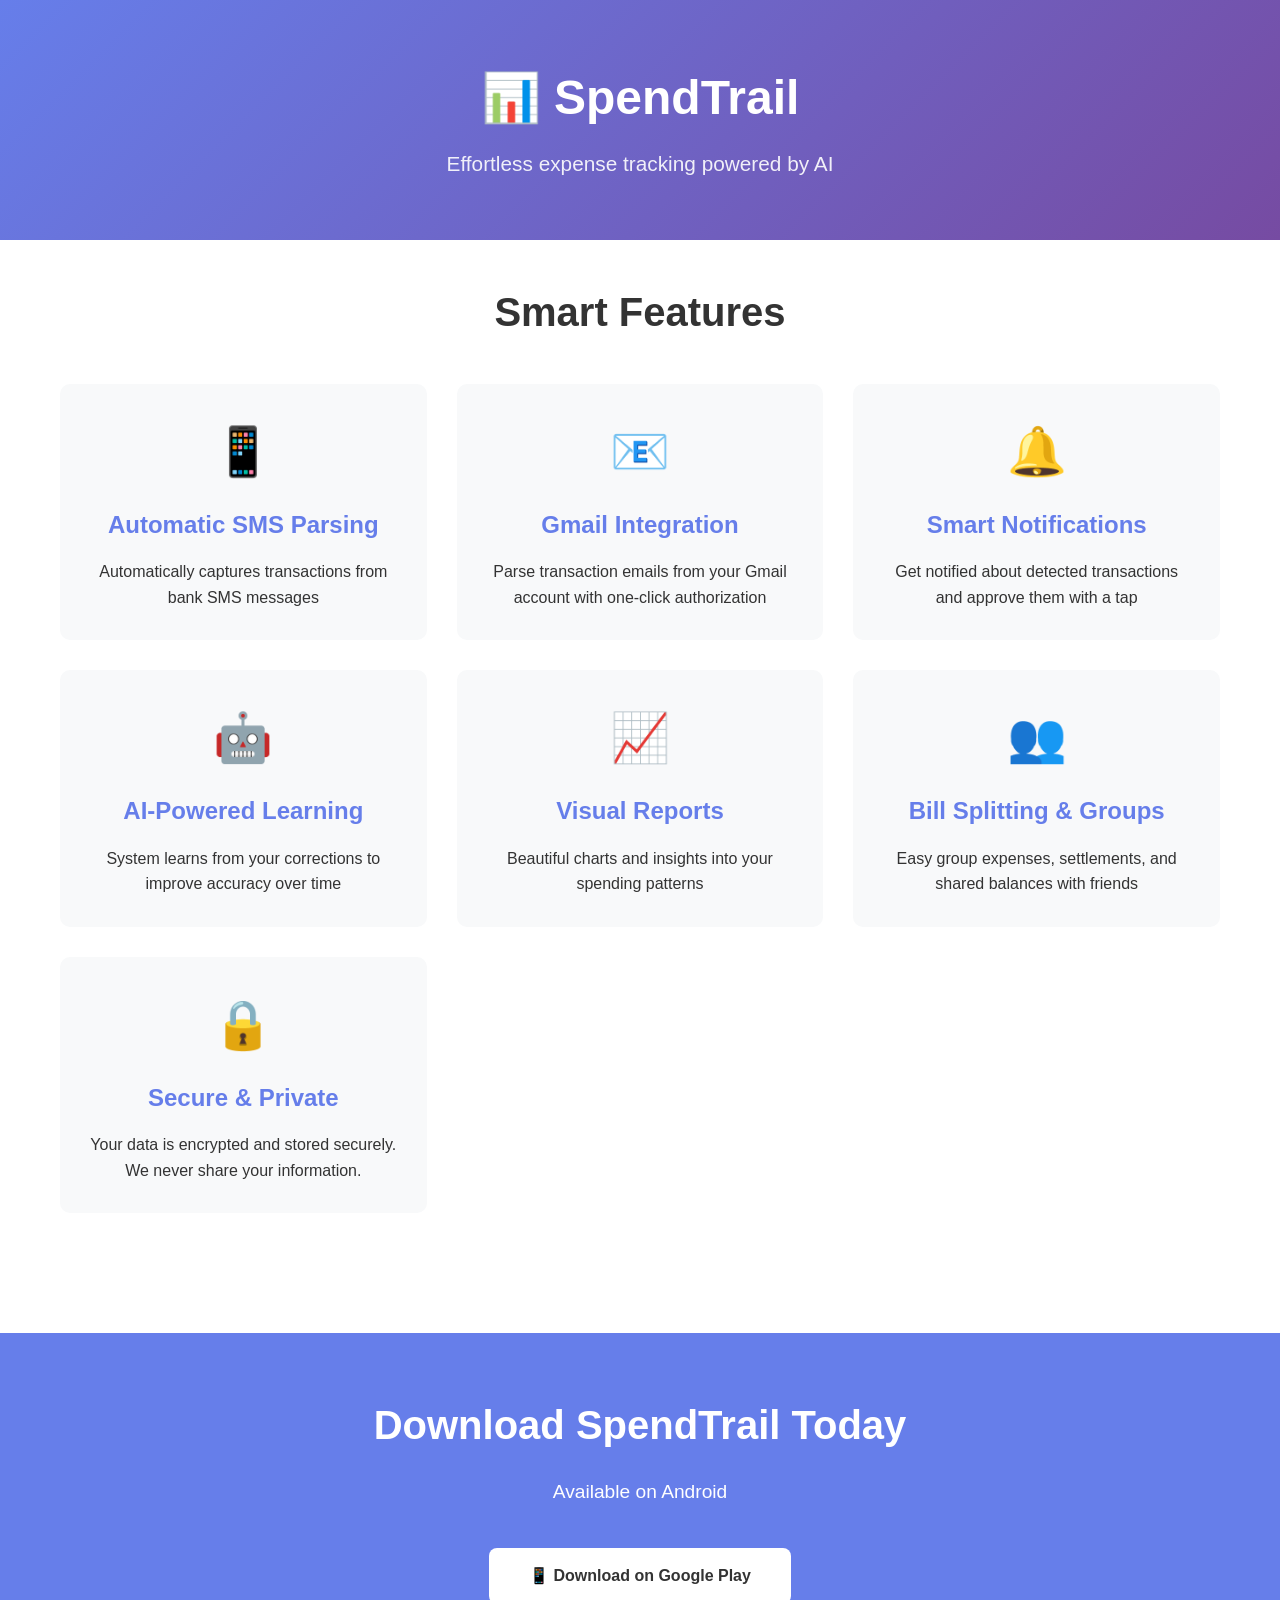
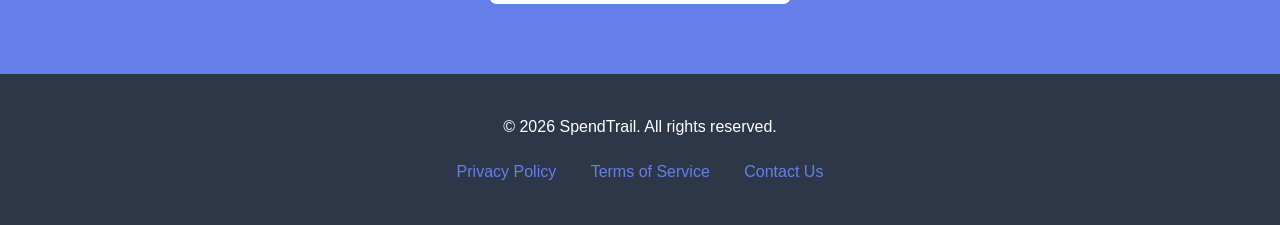
==== index.html @ 07638877 "feat: Implement Android deep linking and introduce a 'join' page for bill splitting and groups." ====
<!DOCTYPE html>
<html lang="en">

<head>
    <meta charset="UTF-8">
    <meta name="viewport" content="width=device-width, initial-scale=1.0">

    <!-- Primary Meta Tags -->
    <title>SpendTrail - Smart Expense Tracking App | Automatic Transaction Detection</title>
    <meta name="title" content="SpendTrail - Smart Expense Tracking App | Automatic Transaction Detection">
    <meta name="description"
        content="Effortless expense tracking powered by AI. Automatically capture transactions from SMS and Gmail, get smart notifications, and visualize your spending with beautiful reports.">
    <meta name="keywords"
        content="expense tracking, budget app, spending tracker, money management, transaction parser, SMS banking, Gmail integration, personal finance, AI expense tracker">
    <meta name="author" content="SpendTrail">
    <meta name="robots" content="index, follow">
    <meta name="language" content="English">
    <link rel="canonical" href="https://spendtrail.app">

    <!-- Open Graph / Facebook -->
    <meta property="og:type" content="website">
    <meta property="og:url" content="https://spendtrail.app/">
    <meta property="og:title" content="SpendTrail - Smart Expense Tracking App">
    <meta property="og:description"
        content="Effortless expense tracking powered by AI. Automatically capture transactions from SMS and Gmail.">
    <meta property="og:image" content="https://spendtrail.app/icon-512.png">
    <meta property="og:site_name" content="SpendTrail">

    <!-- Twitter -->
    <meta property="twitter:card" content="summary_large_image">
    <meta property="twitter:url" content="https://spendtrail.app/">
    <meta property="twitter:title" content="SpendTrail - Smart Expense Tracking App">
    <meta property="twitter:description"
        content="Effortless expense tracking powered by AI. Automatically capture transactions from SMS and Gmail.">
    <meta property="twitter:image" content="https://spendtrail.app/icon-512.png">

    <!-- Favicon -->
    <link rel="icon" type="image/png" href="favicon.png">
    <link rel="apple-touch-icon" href="icon-512.png">
    <link rel="manifest" href="manifest.json">
    <meta name="theme-color" content="#667eea">

    <!-- Structured Data -->
    <script type="application/ld+json">
    {
      "@context": "https://schema.org",
      "@type": "SoftwareApplication",
      "name": "SpendTrail",
      "applicationCategory": "FinanceApplication",
      "operatingSystem": "Android",
      "offers": {
        "@type": "Offer",
        "price": "0",
        "priceCurrency": "USD"
      },
      "description": "Smart expense tracking app with automatic transaction detection from SMS and Gmail",
      "aggregateRating": {
        "@type": "AggregateRating",
        "ratingValue": "4.8",
        "ratingCount": "1"
      },
      "screenshot": "https://spendtrail.app/icon-512.png"
    }
    </script>

    <style>
        * {
            margin: 0;
            padding: 0;
            box-sizing: border-box;
        }

        body {
            font-family: -apple-system, BlinkMacSystemFont, 'Segoe UI', Roboto, Oxygen, Ubuntu, Cantarell, sans-serif;
            line-height: 1.6;
            color: #333;
        }

        .header {
            background: linear-gradient(135deg, #667eea 0%, #764ba2 100%);
            color: white;
            padding: 60px 20px;
            text-align: center;
        }

        .header h1 {
            font-size: 3em;
            margin-bottom: 10px;
        }

        .header p {
            font-size: 1.3em;
            opacity: 0.9;
        }

        .container {
            max-width: 1200px;
            margin: 0 auto;
            padding: 40px 20px;
        }

        .features {
            display: grid;
            grid-template-columns: repeat(auto-fit, minmax(300px, 1fr));
            gap: 30px;
            margin: 40px 0;
        }

        .feature {
            background: #f8f9fa;
            padding: 30px;
            border-radius: 10px;
            text-align: center;
        }

        .feature h3 {
            color: #667eea;
            margin-bottom: 15px;
            font-size: 1.5em;
        }

        .cta {
            background: #667eea;
            color: white;
            padding: 60px 20px;
            text-align: center;
            margin-top: 40px;
        }

        .cta h2 {
            font-size: 2.5em;
            margin-bottom: 20px;
        }

        .cta p {
            font-size: 1.2em;
            margin-bottom: 30px;
        }

        .download-badge {
            display: inline-block;
            background: white;
            color: #333;
            padding: 15px 40px;
            border-radius: 8px;
            text-decoration: none;
            font-weight: bold;
            margin: 10px;
            transition: transform 0.2s;
        }

        .download-badge:hover {
            transform: translateY(-3px);
        }

        .footer {
            background: #2d3748;
            color: white;
            padding: 40px 20px;
            text-align: center;
        }

        .footer a {
            color: #667eea;
            text-decoration: none;
            margin: 0 15px;
        }

        .footer a:hover {
            text-decoration: underline;
        }

        .icon {
            font-size: 3em;
            margin-bottom: 15px;
        }
    </style>
</head>

<body>
    <div class="header">
        <h1>📊 SpendTrail</h1>
        <p>Effortless expense tracking powered by AI</p>
    </div>

    <div class="container">
        <h2 style="text-align: center; margin-bottom: 40px; font-size: 2.5em;">Smart Features</h2>

        <div class="features">
            <div class="feature">
                <div class="icon">📱</div>
                <h3>Automatic SMS Parsing</h3>
                <p>Automatically captures transactions from bank SMS messages</p>
            </div>

            <div class="feature">
                <div class="icon">📧</div>
                <h3>Gmail Integration</h3>
                <p>Parse transaction emails from your Gmail account with one-click authorization</p>
            </div>

            <div class="feature">
                <div class="icon">🔔</div>
                <h3>Smart Notifications</h3>
                <p>Get notified about detected transactions and approve them with a tap</p>
            </div>

            <div class="feature">
                <div class="icon">🤖</div>
                <h3>AI-Powered Learning</h3>
                <p>System learns from your corrections to improve accuracy over time</p>
            </div>

            <div class="feature">
                <div class="icon">📈</div>
                <h3>Visual Reports</h3>
                <p>Beautiful charts and insights into your spending patterns</p>
            </div>

            <div class="feature">
                <div class="icon">👥</div>
                <h3>Bill Splitting & Groups</h3>
                <p>Easy group expenses, settlements, and shared balances with friends</p>
            </div>

            <div class="feature">
                <div class="icon">🔒</div>
                <h3>Secure & Private</h3>
                <p>Your data is encrypted and stored securely. We never share your information.</p>
            </div>
        </div>
    </div>

    <div class="cta">
        <h2>Download SpendTrail Today</h2>
        <p>Available on Android</p>
        <a href="#" class="download-badge">📱 Download on Google Play</a>
    </div>

    <div class="footer">
        <p>&copy; 2026 SpendTrail. All rights reserved.</p>
        <div style="margin-top: 20px;">
            <a href="privacy.html">Privacy Policy</a>
            <a href="terms.html">Terms of Service</a>
            <a href="mailto:support@spendtrail.app">Contact Us</a>
        </div>
    </div>
</body>

</html>
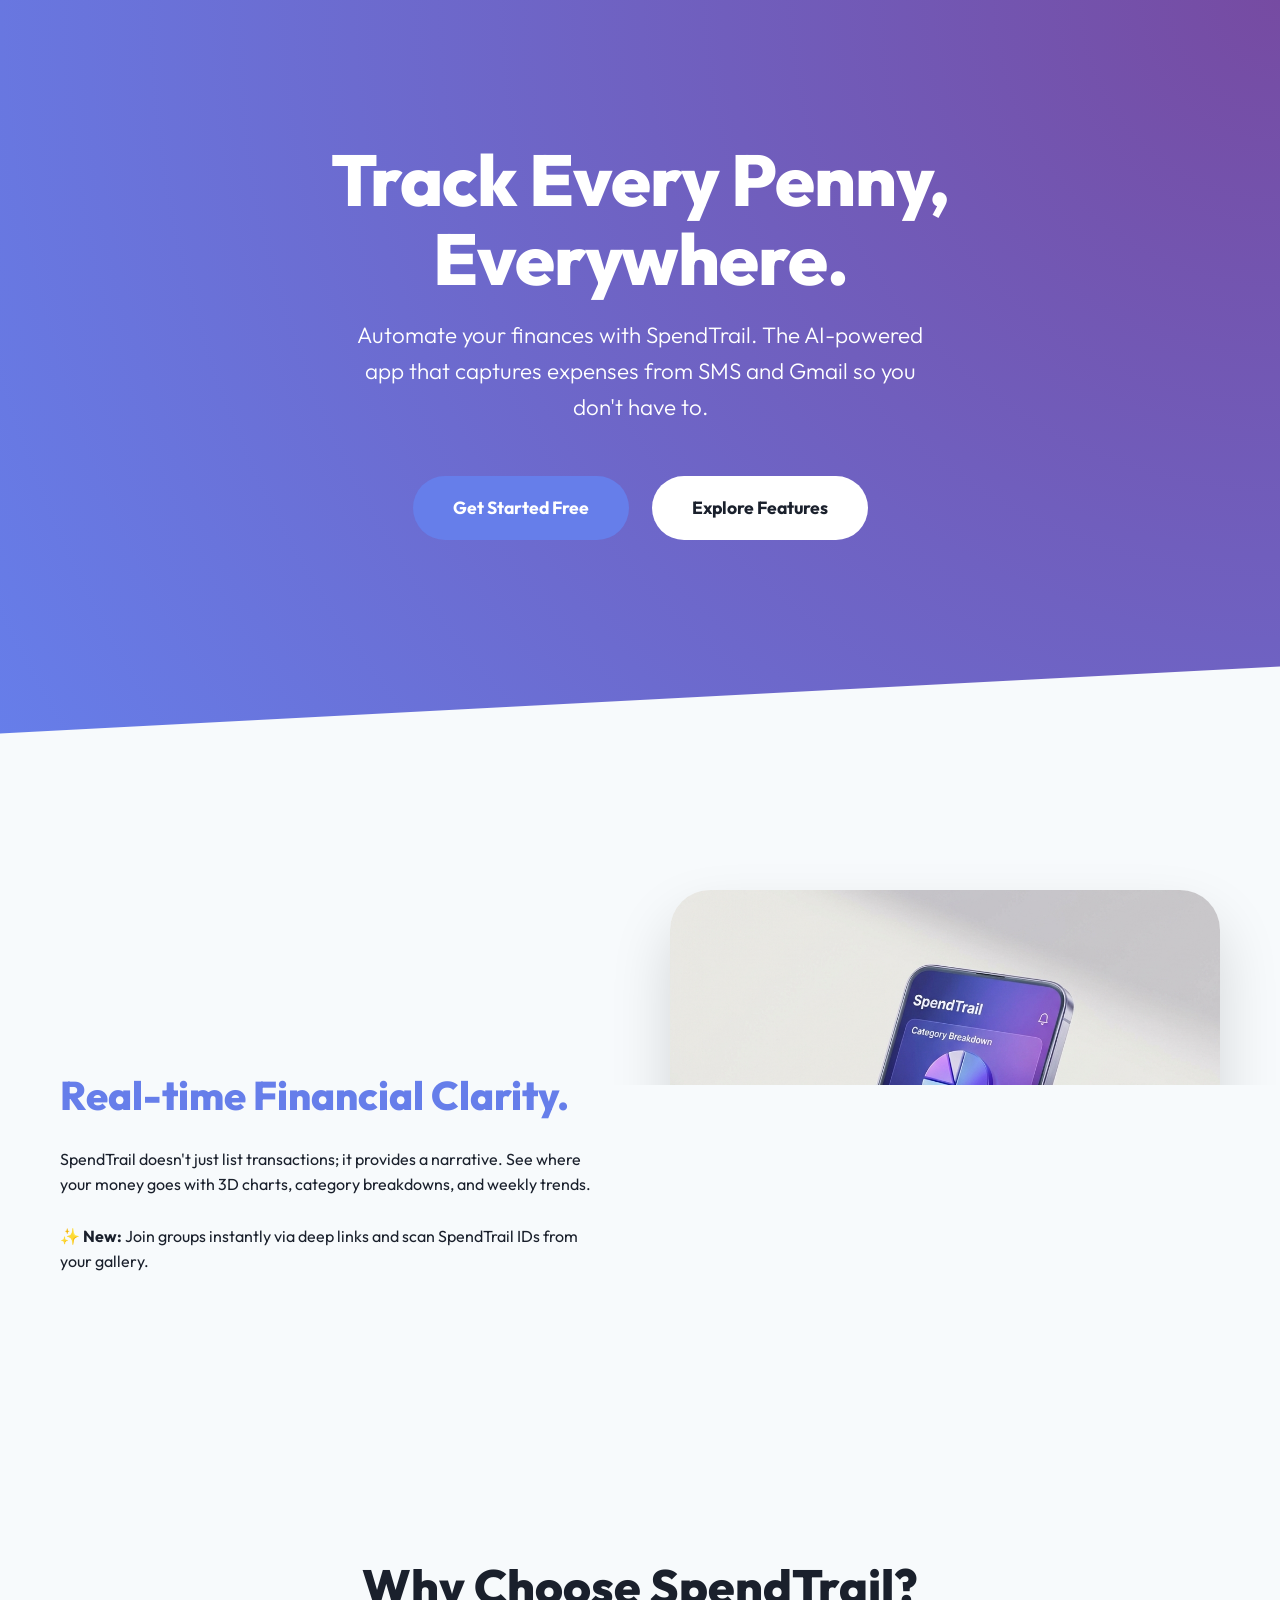
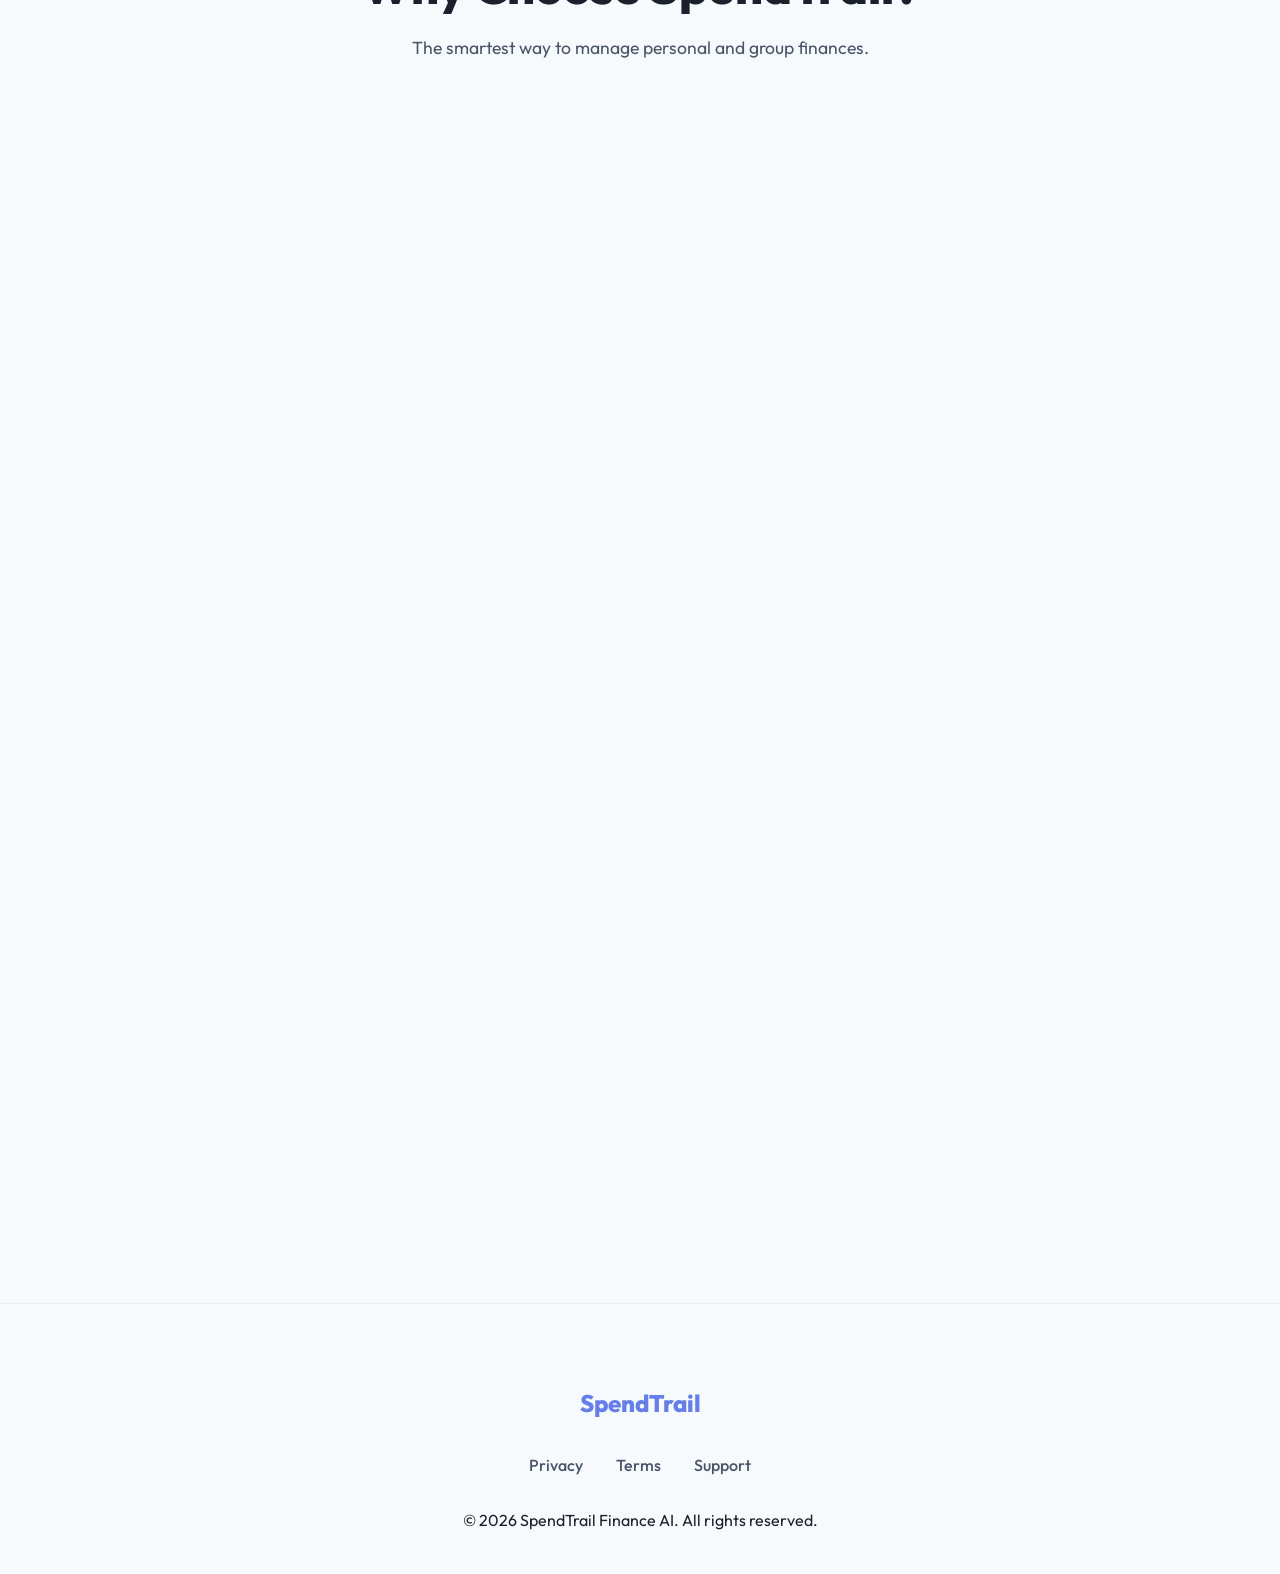
==== commit 34499af3: "feat: Redesign landing page with new hero, mockup, and features sections, externalizing styles to `s" ====
--- a/index.html
+++ b/index.html
@@ -6,16 +6,12 @@
     <meta name="viewport" content="width=device-width, initial-scale=1.0">
 
     <!-- Primary Meta Tags -->
-    <title>SpendTrail - Smart Expense Tracking App | Automatic Transaction Detection</title>
+    <title>SpendTrail - AI-Powered Smart Expense Tracking App</title>
     <meta name="title" content="SpendTrail - Smart Expense Tracking App | Automatic Transaction Detection">
     <meta name="description"
-        content="Effortless expense tracking powered by AI. Automatically capture transactions from SMS and Gmail, get smart notifications, and visualize your spending with beautiful reports.">
+        content="Effortless expense tracking powered by AI. Automatically capture transactions from SMS and Gmail, split bills with friends, and visualize your spending with premium insights.">
     <meta name="keywords"
-        content="expense tracking, budget app, spending tracker, money management, transaction parser, SMS banking, Gmail integration, personal finance, AI expense tracker">
-    <meta name="author" content="SpendTrail">
-    <meta name="robots" content="index, follow">
-    <meta name="language" content="English">
-    <link rel="canonical" href="https://spendtrail.app">
+        content="expense tracking, group expense, splitwise alternative, money manager, SMS banking, Gmail finance integration, spendtrail app">
 
     <!-- Open Graph / Facebook -->
     <meta property="og:type" content="website">
@@ -24,19 +20,10 @@
     <meta property="og:description"
         content="Effortless expense tracking powered by AI. Automatically capture transactions from SMS and Gmail.">
     <meta property="og:image" content="https://spendtrail.app/icon-512.png">
-    <meta property="og:site_name" content="SpendTrail">
-
-    <!-- Twitter -->
-    <meta property="twitter:card" content="summary_large_image">
-    <meta property="twitter:url" content="https://spendtrail.app/">
-    <meta property="twitter:title" content="SpendTrail - Smart Expense Tracking App">
-    <meta property="twitter:description"
-        content="Effortless expense tracking powered by AI. Automatically capture transactions from SMS and Gmail.">
-    <meta property="twitter:image" content="https://spendtrail.app/icon-512.png">
 
     <!-- Favicon -->
     <link rel="icon" type="image/png" href="favicon.png">
-    <link rel="apple-touch-icon" href="icon-512.png">
+    <link rel="stylesheet" href="style.css">
     <link rel="manifest" href="manifest.json">
     <meta name="theme-color" content="#667eea">
 
@@ -52,199 +39,125 @@
         "@type": "Offer",
         "price": "0",
         "priceCurrency": "USD"
-      },
-      "description": "Smart expense tracking app with automatic transaction detection from SMS and Gmail",
-      "aggregateRating": {
-        "@type": "AggregateRating",
-        "ratingValue": "4.8",
-        "ratingCount": "1"
-      },
-      "screenshot": "https://spendtrail.app/icon-512.png"
+      }
     }
     </script>
-
-    <style>
-        * {
-            margin: 0;
-            padding: 0;
-            box-sizing: border-box;
-        }
-
-        body {
-            font-family: -apple-system, BlinkMacSystemFont, 'Segoe UI', Roboto, Oxygen, Ubuntu, Cantarell, sans-serif;
-            line-height: 1.6;
-            color: #333;
-        }
-
-        .header {
-            background: linear-gradient(135deg, #667eea 0%, #764ba2 100%);
-            color: white;
-            padding: 60px 20px;
-            text-align: center;
-        }
-
-        .header h1 {
-            font-size: 3em;
-            margin-bottom: 10px;
-        }
-
-        .header p {
-            font-size: 1.3em;
-            opacity: 0.9;
-        }
-
-        .container {
-            max-width: 1200px;
-            margin: 0 auto;
-            padding: 40px 20px;
-        }
-
-        .features {
-            display: grid;
-            grid-template-columns: repeat(auto-fit, minmax(300px, 1fr));
-            gap: 30px;
-            margin: 40px 0;
-        }
-
-        .feature {
-            background: #f8f9fa;
-            padding: 30px;
-            border-radius: 10px;
-            text-align: center;
-        }
-
-        .feature h3 {
-            color: #667eea;
-            margin-bottom: 15px;
-            font-size: 1.5em;
-        }
-
-        .cta {
-            background: #667eea;
-            color: white;
-            padding: 60px 20px;
-            text-align: center;
-            margin-top: 40px;
-        }
-
-        .cta h2 {
-            font-size: 2.5em;
-            margin-bottom: 20px;
-        }
-
-        .cta p {
-            font-size: 1.2em;
-            margin-bottom: 30px;
-        }
-
-        .download-badge {
-            display: inline-block;
-            background: white;
-            color: #333;
-            padding: 15px 40px;
-            border-radius: 8px;
-            text-decoration: none;
-            font-weight: bold;
-            margin: 10px;
-            transition: transform 0.2s;
-        }
-
-        .download-badge:hover {
-            transform: translateY(-3px);
-        }
-
-        .footer {
-            background: #2d3748;
-            color: white;
-            padding: 40px 20px;
-            text-align: center;
-        }
-
-        .footer a {
-            color: #667eea;
-            text-decoration: none;
-            margin: 0 15px;
-        }
-
-        .footer a:hover {
-            text-decoration: underline;
-        }
-
-        .icon {
-            font-size: 3em;
-            margin-bottom: 15px;
-        }
-    </style>
 </head>
 
 <body>
-    <div class="header">
-        <h1>📊 SpendTrail</h1>
-        <p>Effortless expense tracking powered by AI</p>
+    <!-- Hero Section -->
+    <section class="hero">
+        <div class="container">
+            <h1 class="animate">Track Every Penny,<br>Everywhere.</h1>
+            <p class="animate">Automate your finances with SpendTrail. The AI-powered app that captures expenses from
+                SMS and Gmail so you don't have to.</p>
+            <div class="animate">
+                <a href="#download" class="btn">Get Started Free</a>
+                <a href="#features" class="btn btn-white">Explore Features</a>
+            </div>
+        </div>
+    </section>
+
+    <div class="container">
+        <!-- Main Stats / Mockup Section -->
+        <section class="mockup-section">
+            <div class="mockup-content animate">
+                <h2 style="color: var(--primary);">Real-time Financial Clarity.</h2>
+                <p>SpendTrail doesn't just list transactions; it provides a narrative. See where your money goes with 3D
+                    charts, category breakdowns, and weekly trends.</p>
+                <br>
+                <p>✨ <strong>New:</strong> Join groups instantly via deep links and scan SpendTrail IDs from your
+                    gallery.</p>
+            </div>
+            <div class="mockup-image animate">
+                <img src="spendtrail_app_mockup_feature.png" alt="SpendTrail App Dashboard">
+            </div>
+        </section>
+
+        <!-- Features Grid -->
+        <section id="features">
+            <div class="section-title">
+                <h2>Why Choose SpendTrail?</h2>
+                <p>The smartest way to manage personal and group finances.</p>
+            </div>
+
+            <div class="features">
+                <div class="feature-card">
+                    <span class="feature-icon">🤖</span>
+                    <h3>Auto-Magic Capture</h3>
+                    <p>No more manual entry. Our AI detects banking SMS and Gmail receipts to log transactions
+                        instantly.</p>
+                </div>
+
+                <div class="feature-card">
+                    <span class="feature-icon">👥</span>
+                    <h3>Bill Splitting v2.0</h3>
+                    <p>Create groups for trips, rent, or dinner. Settle balances easily with friends. Now with
+                        <strong>QR Scan from Gallery</strong> support.
+                    </p>
+                </div>
+
+                <div class="feature-card">
+                    <span class="feature-icon">📊</span>
+                    <h3>Premium Insights</h3>
+                    <p>Understand your spending behavior with beautiful 3D charts and automated weekly reports.</p>
+                </div>
+
+                <div class="feature-card">
+                    <span class="feature-icon">🔒</span>
+                    <h3>Bank-Grade Security</h3>
+                    <p>Your data is yours. End-to-end encryption and secure storage ensure your financial privacy is
+                        never compromised.</p>
+                </div>
+
+                <div class="feature-card">
+                    <span class="feature-icon">📍</span>
+                    <h3>Location Intelligence</h3>
+                    <p>Automatically geotag your spends. See exactly where you spent your money on an interactive map.
+                    </p>
+                </div>
+
+                <div class="feature-card">
+                    <span class="feature-icon">🔗</span>
+                    <h3>Instant Join Links</h3>
+                    <p>Share a simple link to invite friends to a group. One tap opens the app and joins them
+                        automatically.</p>
+                </div>
+            </div>
+        </section>
+
+        <!-- CTA Section -->
+        <section id="download" class="cta-box">
+            <h2>Start Your Financial Trail</h2>
+            <p>Join thousands of users managing their money the smart way.</p>
+            <a href="#" class="btn btn-white">📱 Download for Android</a>
+            <p style="margin-top: 20px; font-size: 0.9rem; opacity: 0.7;">Coming soon to iOS</p>
+        </section>
     </div>
 
-    <div class="container">
-        <h2 style="text-align: center; margin-bottom: 40px; font-size: 2.5em;">Smart Features</h2>
+    <!-- Footer -->
+    <footer class="footer">
+        <h2 style="font-weight: 800; color: var(--primary);">SpendTrail</h2>
+        <div class="footer-links">
+            <a href="privacy.html">Privacy</a>
+            <a href="terms.html">Terms</a>
+            <a href="mailto:support@spendtrail.app">Support</a>
+        </div>
+        <p>&copy; 2026 SpendTrail Finance AI. All rights reserved.</p>
+    </footer>
 
-        <div class="features">
-            <div class="feature">
-                <div class="icon">📱</div>
-                <h3>Automatic SMS Parsing</h3>
-                <p>Automatically captures transactions from bank SMS messages</p>
-            </div>
+    <script>
+        // Simple Intersection Observer for scroll animations
+        const observer = new IntersectionObserver((entries) => {
+            entries.forEach(entry => {
+                if (entry.isIntersecting) {
+                    entry.target.classList.add('animate');
+                }
+            });
+        }, { threshold: 0.1 });
 
-            <div class="feature">
-                <div class="icon">📧</div>
-                <h3>Gmail Integration</h3>
-                <p>Parse transaction emails from your Gmail account with one-click authorization</p>
-            </div>
-
-            <div class="feature">
-                <div class="icon">🔔</div>
-                <h3>Smart Notifications</h3>
-                <p>Get notified about detected transactions and approve them with a tap</p>
-            </div>
-
-            <div class="feature">
-                <div class="icon">🤖</div>
-                <h3>AI-Powered Learning</h3>
-                <p>System learns from your corrections to improve accuracy over time</p>
-            </div>
-
-            <div class="feature">
-                <div class="icon">📈</div>
-                <h3>Visual Reports</h3>
-                <p>Beautiful charts and insights into your spending patterns</p>
-            </div>
-
-            <div class="feature">
-                <div class="icon">👥</div>
-                <h3>Bill Splitting & Groups</h3>
-                <p>Easy group expenses, settlements, and shared balances with friends</p>
-            </div>
-
-            <div class="feature">
-                <div class="icon">🔒</div>
-                <h3>Secure & Private</h3>
-                <p>Your data is encrypted and stored securely. We never share your information.</p>
-            </div>
-        </div>
-    </div>
-
-    <div class="cta">
-        <h2>Download SpendTrail Today</h2>
-        <p>Available on Android</p>
-        <a href="#" class="download-badge">📱 Download on Google Play</a>
-    </div>
-
-    <div class="footer">
-        <p>&copy; 2026 SpendTrail. All rights reserved.</p>
-        <div style="margin-top: 20px;">
-            <a href="privacy.html">Privacy Policy</a>
-            <a href="terms.html">Terms of Service</a>
-            <a href="mailto:support@spendtrail.app">Contact Us</a>
-        </div>
-    </div>
+        document.querySelectorAll('.animate').forEach(el => observer.observe(el));
+    </script>
 </body>
 
 </html>
--- a/style.css
+++ b/style.css
@@ -0,0 +1,254 @@
+@import url('https://fonts.googleapis.com/css2?family=Outfit:wght@300;400;600;700;800&display=swap');
+
+:root {
+    --primary: #667eea;
+    --primary-dark: #764ba2;
+    --accent: #ff6b6b;
+    --text: #1a202c;
+    --text-light: #4a5568;
+    --bg-light: #f7fafc;
+    --white: #ffffff;
+}
+
+* {
+    margin: 0;
+    padding: 0;
+    box-sizing: border-box;
+}
+
+html {
+    scroll-behavior: smooth;
+}
+
+body {
+    font-family: 'Outfit', -apple-system, BlinkMacSystemFont, 'Segoe UI', Roboto, sans-serif;
+    line-height: 1.6;
+    color: var(--text);
+    background-color: var(--bg-light);
+    overflow-x: hidden;
+}
+
+/* Animations */
+@keyframes fadeInUp {
+    from {
+        opacity: 0;
+        transform: translateY(30px);
+    }
+    to {
+        opacity: 1;
+        transform: translateY(0);
+    }
+}
+
+.animate {
+    animation: fadeInUp 0.8s ease forwards;
+}
+
+/* Header & Hero */
+.hero {
+    background: radial-gradient(circle at top right, #764ba2 0%, #667eea 100%);
+    color: white;
+    padding: 100px 20px 160px;
+    text-align: center;
+    position: relative;
+    overflow: hidden;
+}
+
+.hero::after {
+    content: '';
+    position: absolute;
+    bottom: -50px;
+    left: 0;
+    width: 100%;
+    height: 100px;
+    background: var(--bg-light);
+    transform: skewY(-3deg);
+}
+
+.hero h1 {
+    font-size: clamp(2.5rem, 8vw, 4.5rem);
+    font-weight: 800;
+    margin-bottom: 20px;
+    letter-spacing: -1px;
+    line-height: 1.1;
+}
+
+.hero p {
+    font-size: clamp(1.1rem, 3vw, 1.4rem);
+    opacity: 0.9;
+    max-width: 600px;
+    margin: 0 auto 40px;
+    font-weight: 300;
+}
+
+/* Container */
+.container {
+    max-width: 1200px;
+    margin: 0 auto;
+    padding: 40px 20px;
+}
+
+/* Feature Grid */
+.section-title {
+    text-align: center;
+    margin-bottom: 60px;
+}
+
+.section-title h2 {
+    font-size: clamp(2rem, 5vw, 3rem);
+    font-weight: 800;
+    color: var(--text);
+    margin-bottom: 10px;
+}
+
+.section-title p {
+    color: var(--text-light);
+    font-size: 1.1rem;
+}
+
+.features {
+    display: grid;
+    grid-template-columns: repeat(auto-fit, minmax(320px, 1fr));
+    gap: 30px;
+    margin: 40px 0;
+}
+
+.feature-card {
+    background: var(--white);
+    padding: 40px;
+    border-radius: 24px;
+    transition: all 0.3s cubic-bezier(0.4, 0, 0.2, 1);
+    border: 1px solid rgba(0,0,0,0.05);
+    position: relative;
+    z-index: 1;
+}
+
+.feature-card:hover {
+    transform: translateY(-10px);
+    box-shadow: 0 20px 40px rgba(0,0,0,0.08);
+}
+
+.feature-icon {
+    font-size: 2.5rem;
+    margin-bottom: 20px;
+    display: block;
+}
+
+.feature-card h3 {
+    color: var(--text);
+    margin-bottom: 15px;
+    font-size: 1.5rem;
+    font-weight: 700;
+}
+
+.feature-card p {
+    color: var(--text-light);
+    font-size: 1.05rem;
+}
+
+/* Mockup Layout */
+.mockup-section {
+    display: flex;
+    align-items: center;
+    gap: 60px;
+    padding: 100px 0;
+    flex-wrap: wrap;
+}
+
+.mockup-content {
+    flex: 1;
+    min-width: 300px;
+}
+
+.mockup-content h2 {
+    font-size: 2.5rem;
+    font-weight: 800;
+    margin-bottom: 20px;
+}
+
+.mockup-image {
+    flex: 1;
+    min-width: 300px;
+    text-align: center;
+}
+
+.mockup-image img {
+    max-width: 100%;
+    border-radius: 40px;
+    box-shadow: 0 30px 60px rgba(0,0,0,0.15);
+}
+
+/* CTA */
+.cta-box {
+    background: var(--text);
+    color: white;
+    padding: 80px 40px;
+    border-radius: 40px;
+    text-align: center;
+    margin-top: 60px;
+    position: relative;
+}
+
+.cta-box h2 {
+    font-size: 2.5rem;
+    font-weight: 800;
+    margin-bottom: 20px;
+}
+
+.btn {
+    display: inline-flex;
+    align-items: center;
+    background: var(--primary);
+    color: white;
+    padding: 18px 40px;
+    border-radius: 50px;
+    text-decoration: none;
+    font-weight: 700;
+    font-size: 1.1rem;
+    transition: all 0.3s;
+    margin: 10px;
+    gap: 10px;
+}
+
+.btn:hover {
+    transform: scale(1.05);
+    background: var(--primary-dark);
+}
+
+.btn-white {
+    background: var(--white);
+    color: var(--text);
+}
+
+/* Footer */
+.footer {
+    padding: 80px 20px 40px;
+    text-align: center;
+    border-top: 1px solid rgba(0,0,0,0.05);
+}
+
+.footer-links {
+    margin: 30px 0;
+}
+
+.footer-links a {
+    color: var(--text-light);
+    text-decoration: none;
+    margin: 0 15px;
+    font-weight: 500;
+    transition: color 0.2s;
+}
+
+.footer-links a:hover {
+    color: var(--primary);
+}
+
+@media (max-width: 768px) {
+    .hero {
+        padding: 80px 20px 120px;
+    }
+    .mockup-section {
+        flex-direction: column-reverse;
+        text-align: center;
+    }
+}
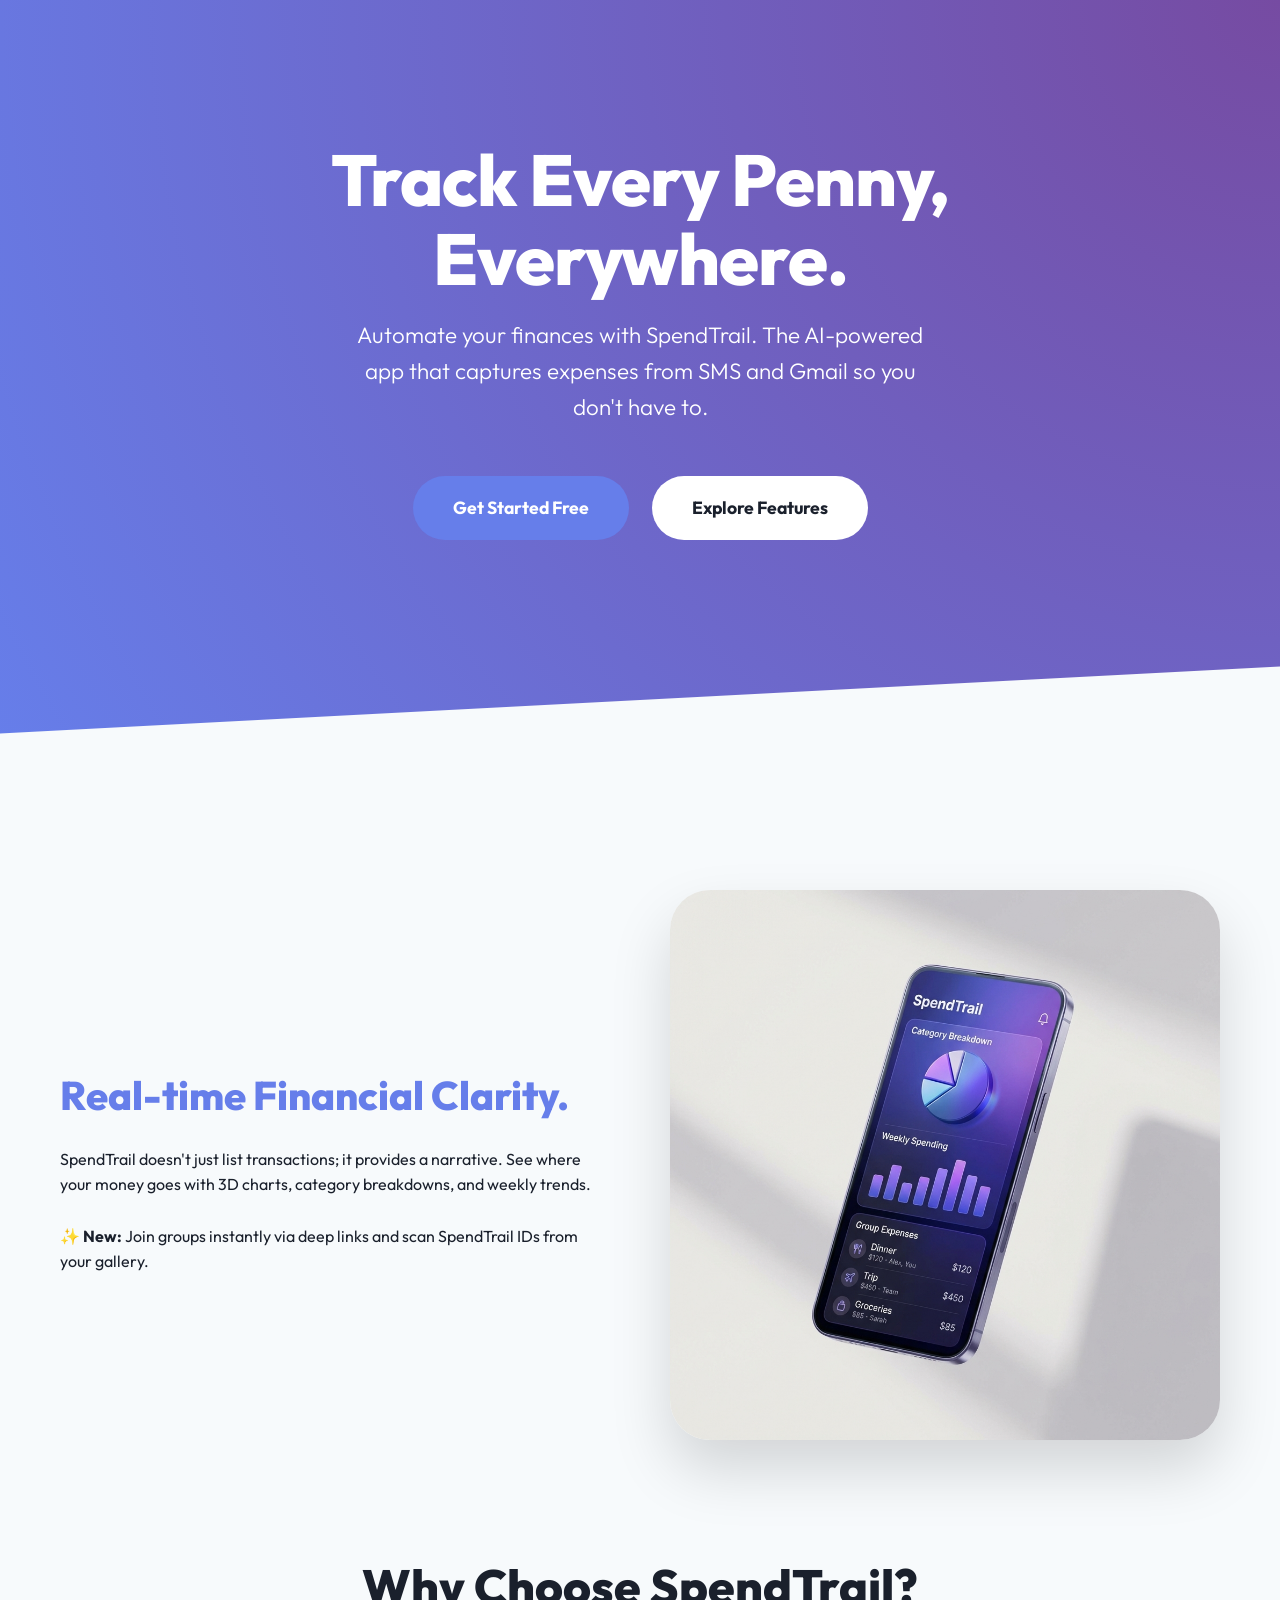
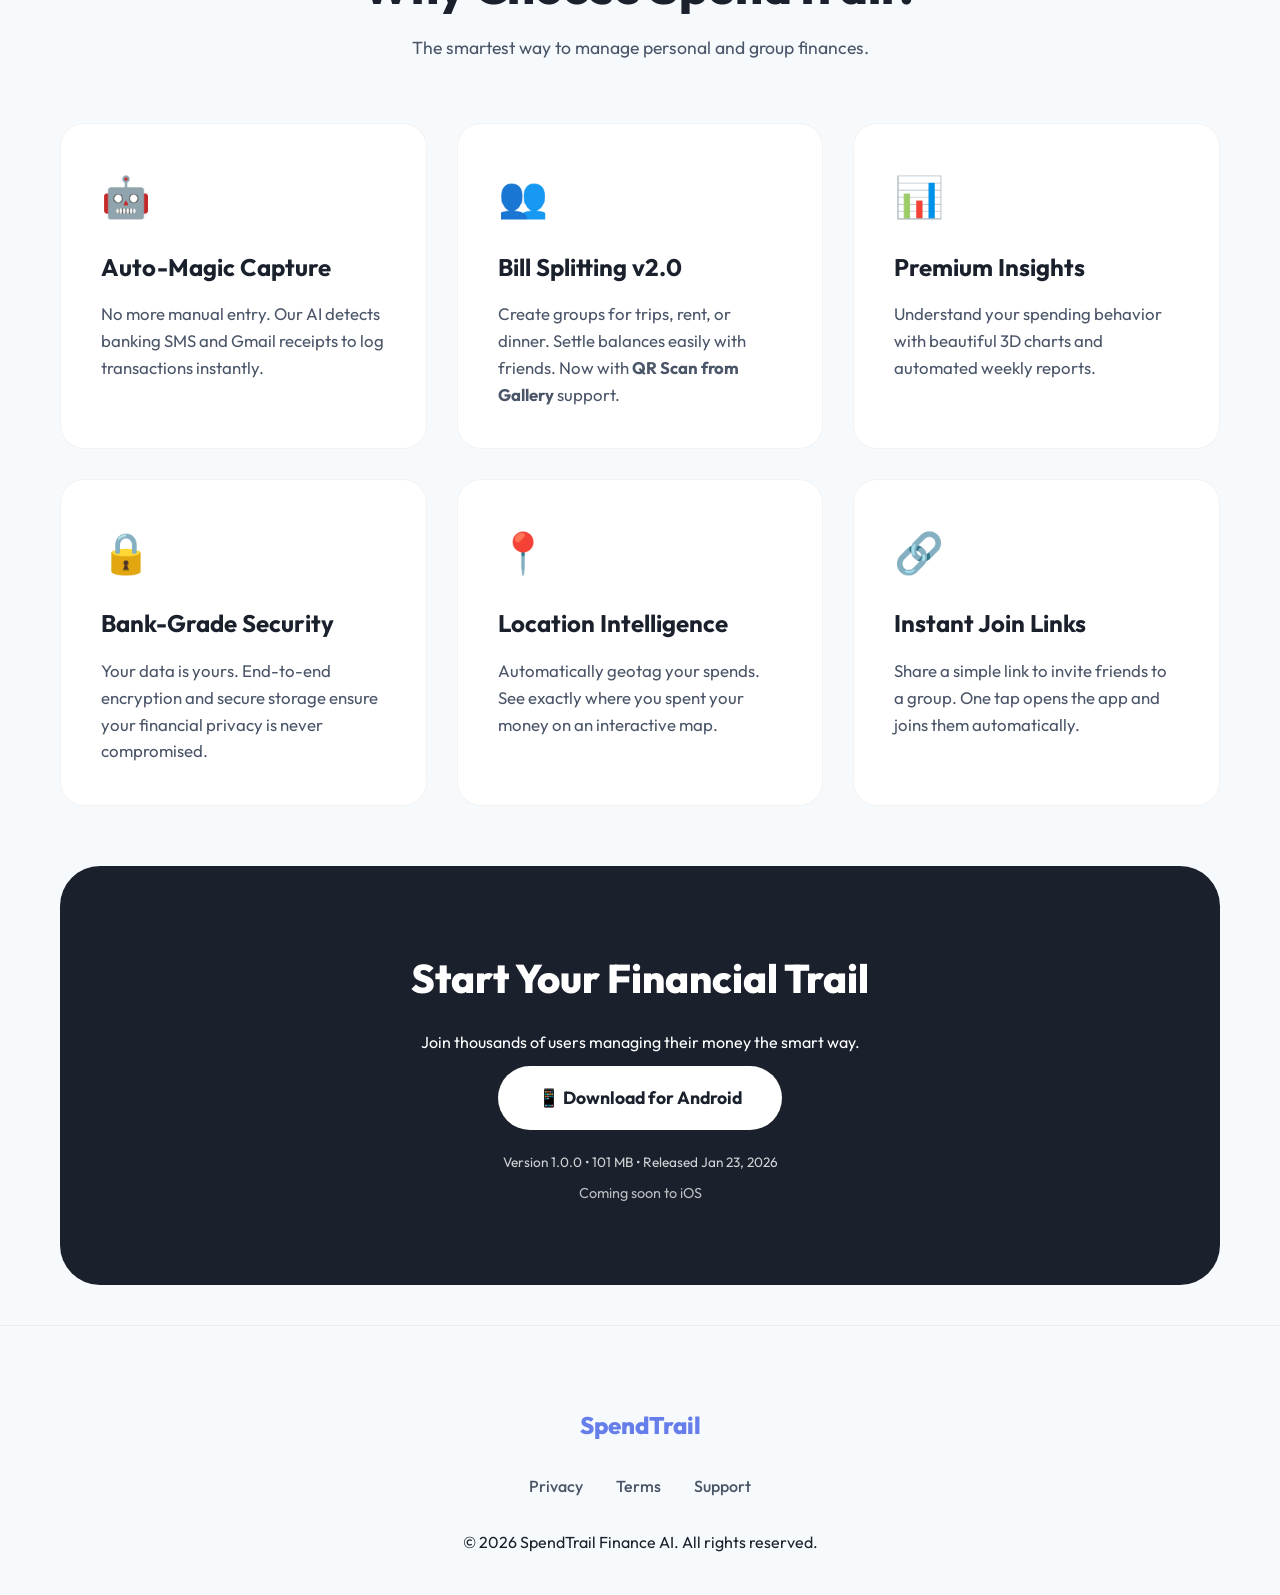
==== commit be62f143: "placed apk" ====
--- a/index.html
+++ b/index.html
@@ -130,8 +130,12 @@
         <section id="download" class="cta-box">
             <h2>Start Your Financial Trail</h2>
             <p>Join thousands of users managing their money the smart way.</p>
-            <a href="#" class="btn btn-white">📱 Download for Android</a>
-            <p style="margin-top: 20px; font-size: 0.9rem; opacity: 0.7;">Coming soon to iOS</p>
+            <a href="https://github.com/kiition108/SpendTrailApp/releases/download/v1.0.0-preview/SpendTrail-v1.0.0-release-20260123.apk"
+                class="btn btn-white" download>📱 Download for
+                Android</a>
+            <p style="margin-top: 12px; font-size: 0.85rem; opacity: 0.8;">Version 1.0.0 • 101 MB • Released Jan 23,
+                2026</p>
+            <p style="margin-top: 8px; font-size: 0.9rem; opacity: 0.7;">Coming soon to iOS</p>
         </section>
     </div>
 
